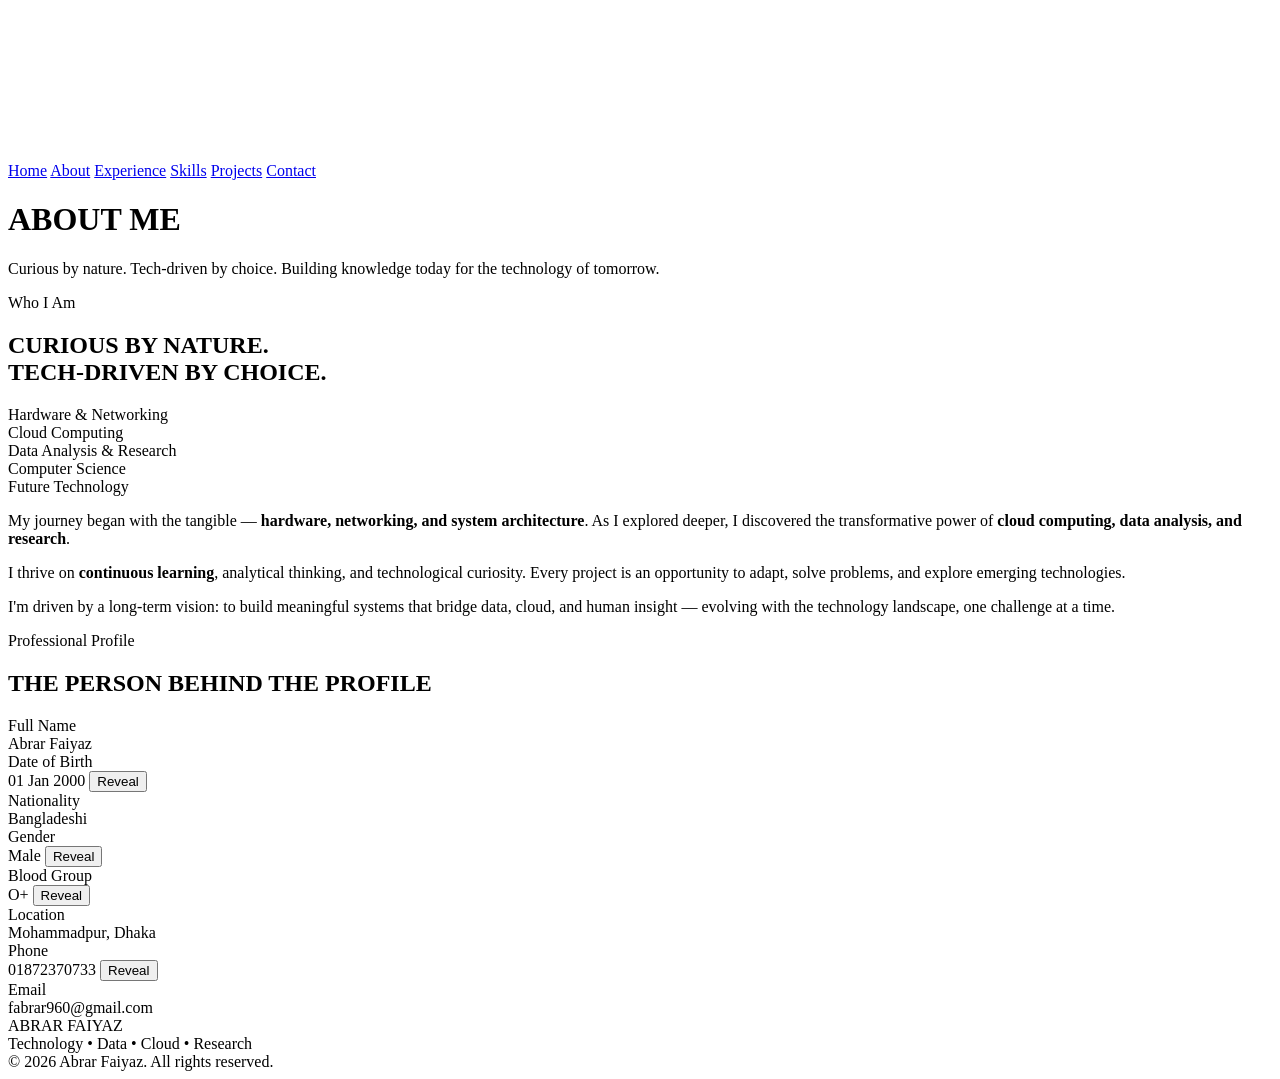
==== about.html @ cc2b9e8a "Add files via upload" ====
<!DOCTYPE html>
<html lang="en">
<head>
  <meta charset="UTF-8">
  <meta name="viewport" content="width=device-width, initial-scale=1.0">
  <title>About · Abrar Faiyaz</title>
  <meta name="theme-color" content="#0a0c10">
  <link rel="preconnect" href="https://fonts.googleapis.com">
  <link rel="preconnect" href="https://fonts.gstatic.com" crossorigin>
  <link href="https://fonts.googleapis.com/css2?family=Inter:opsz,wght@14..32,300;14..32,400;14..32,500;14..32,600;14..32,700&family=Space+Grotesk:wght@400;500;600;700&display=swap" rel="stylesheet">
  <link rel="stylesheet" href="css/base.css">
  <link rel="stylesheet" href="css/layout.css">
  <link rel="stylesheet" href="css/components.css">
  <link rel="stylesheet" href="css/animations.css">
  <link rel="stylesheet" href="css/pages.css">
</head>
<body>
  <div class="loader" id="loader"><div class="loader-inner"></div></div>
  <div class="cursor-dot" id="cursorDot"></div>
  <div class="cursor-outline" id="cursorOutline"></div>
  <canvas id="bg-canvas"></canvas>

  <nav class="nav" id="nav">
    <a href="index.html">Home</a>
    <a href="about.html">About</a>
    <a href="experience.html">Experience</a>
    <a href="skills.html">Skills</a>
    <a href="projects.html">Projects</a>
    <a href="contact.html">Contact</a>
  </nav>

  <main>
    <header class="page-header">
      <h1 class="page-title">ABOUT ME</h1>
      <p class="page-subtitle">Curious by nature. Tech-driven by choice. Building knowledge today for the technology of tomorrow.</p>
    </header>

    <section class="reveal">
      <div class="section-label">Who I Am</div>
      <div class="about-split">
        <div class="about-left">
          <h2 class="editorial-heading">
            CURIOUS BY NATURE.<br><span>TECH-DRIVEN</span> BY CHOICE.
          </h2>
          <div class="mini-timeline">
            <div class="timeline-item"><span class="timeline-dot"></span> Hardware &amp; Networking</div>
            <div class="timeline-item"><span class="timeline-dot"></span> Cloud Computing</div>
            <div class="timeline-item"><span class="timeline-dot"></span> Data Analysis &amp; Research</div>
            <div class="timeline-item"><span class="timeline-dot"></span> Computer Science</div>
            <div class="timeline-item"><span class="timeline-dot"></span> Future Technology</div>
          </div>
        </div>
        <div class="about-right">
          <p>My journey began with the tangible — <strong>hardware, networking, and system architecture</strong>. As I explored deeper, I discovered the transformative power of <strong>cloud computing, data analysis, and research</strong>.</p>
          <p>I thrive on <strong>continuous learning</strong>, analytical thinking, and technological curiosity. Every project is an opportunity to adapt, solve problems, and explore emerging technologies.</p>
          <p>I'm driven by a long-term vision: to build meaningful systems that bridge data, cloud, and human insight — evolving with the technology landscape, one challenge at a time.</p>
        </div>
      </div>
    </section>

    <section class="reveal">
      <div class="section-label">Professional Profile</div>
      <h2 class="section-title">THE PERSON BEHIND THE PROFILE</h2>
      <div class="profile-grid">
        <div class="profile-card"><div class="label">Full Name</div><div class="value">Abrar Faiyaz</div></div>
        <div class="profile-card">
          <div class="label">Date of Birth</div>
          <div class="value sensitive" data-sensitive>
            <span class="blur">01 Jan 2000</span>
            <button class="reveal-btn">Reveal</button>
          </div>
        </div>
        <div class="profile-card"><div class="label">Nationality</div><div class="value">Bangladeshi</div></div>
        <div class="profile-card">
          <div class="label">Gender</div>
          <div class="value sensitive" data-sensitive>
            <span class="blur">Male</span>
            <button class="reveal-btn">Reveal</button>
          </div>
        </div>
        <div class="profile-card">
          <div class="label">Blood Group</div>
          <div class="value sensitive" data-sensitive>
            <span class="blur">O+</span>
            <button class="reveal-btn">Reveal</button>
          </div>
        </div>
        <div class="profile-card"><div class="label">Location</div><div class="value">Mohammadpur, Dhaka</div></div>
        <div class="profile-card">
          <div class="label">Phone</div>
          <div class="value sensitive" data-sensitive>
            <span class="blur">01872370733</span>
            <button class="reveal-btn">Reveal</button>
          </div>
        </div>
        <div class="profile-card"><div class="label">Email</div><div class="value">fabrar960@gmail.com</div></div>
      </div>
    </section>
  </main>

  <footer>
    <div class="footer-name">ABRAR FAIYAZ</div>
    <div class="footer-tagline">Technology • Data • Cloud • Research</div>
    <div class="copyright">© 2026 Abrar Faiyaz. All rights reserved.</div>
  </footer>

  <script src="js/main.js"></script>
  <script src="js/background.js"></script>
  <script src="js/interactions.js"></script>
</body>
</html>
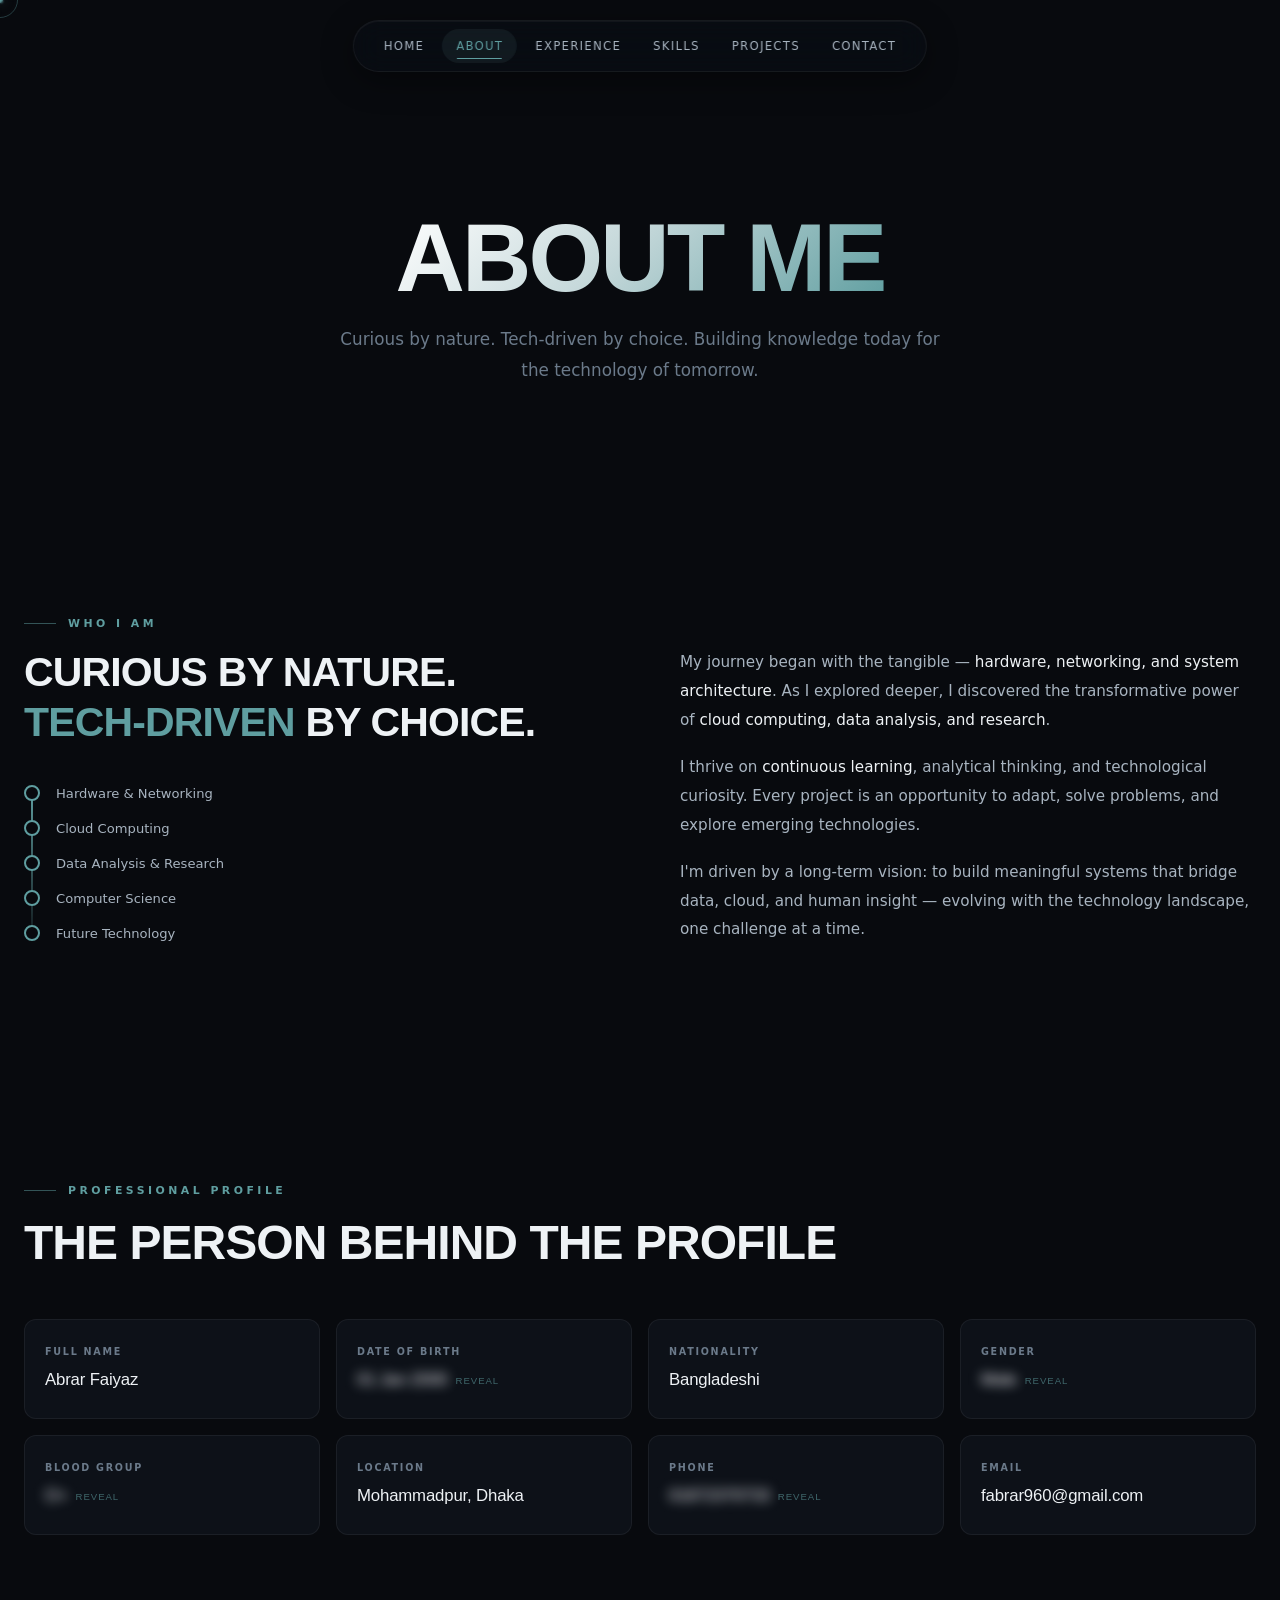
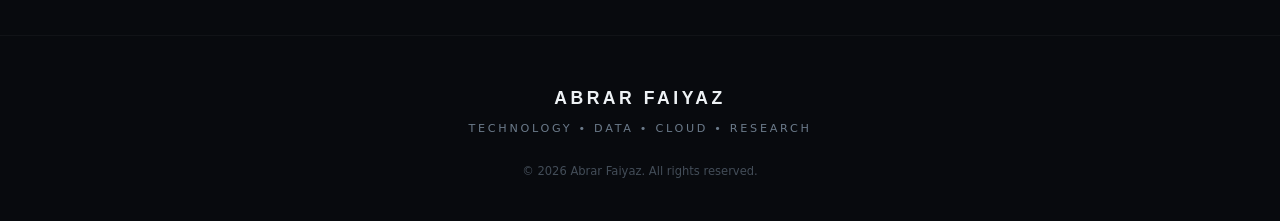
==== commit 29647117: "Update about.html" ====
--- a/about.html
+++ b/about.html
@@ -8,11 +8,11 @@
   <link rel="preconnect" href="https://fonts.googleapis.com">
   <link rel="preconnect" href="https://fonts.gstatic.com" crossorigin>
   <link href="https://fonts.googleapis.com/css2?family=Inter:opsz,wght@14..32,300;14..32,400;14..32,500;14..32,600;14..32,700&family=Space+Grotesk:wght@400;500;600;700&display=swap" rel="stylesheet">
-  <link rel="stylesheet" href="css/base.css">
-  <link rel="stylesheet" href="css/layout.css">
-  <link rel="stylesheet" href="css/components.css">
-  <link rel="stylesheet" href="css/animations.css">
-  <link rel="stylesheet" href="css/pages.css">
+  <link rel="stylesheet" href="base.css">
+  <link rel="stylesheet" href="layout.css">
+  <link rel="stylesheet" href="components.css">
+  <link rel="stylesheet" href="animations.css">
+  <link rel="stylesheet" href="pages.css">
 </head>
 <body>
   <div class="loader" id="loader"><div class="loader-inner"></div></div>
@@ -104,8 +104,8 @@
     <div class="copyright">© 2026 Abrar Faiyaz. All rights reserved.</div>
   </footer>
 
-  <script src="js/main.js"></script>
-  <script src="js/background.js"></script>
-  <script src="js/interactions.js"></script>
+  <script src="main.js"></script>
+  <script src="background.js"></script>
+  <script src="interactions.js"></script>
 </body>
-</html>+</html>
--- a/base.css
+++ b/base.css
@@ -0,0 +1,94 @@
+/* ===== RESET & VARIABLES ===== */
+* { margin: 0; padding: 0; box-sizing: border-box; }
+
+:root {
+  --bg-deep: #080a0e;
+  --bg-surface: #0e1118;
+  --bg-card: rgba(18, 22, 32, 0.65);
+  --glass-border: rgba(255, 255, 255, 0.06);
+  --accent: #5f9ea0;
+  --accent-soft: #3d6e70;
+  --accent-glow: rgba(95, 158, 160, 0.35);
+  --text-primary: #eef2f5;
+  --text-secondary: #a8b4c0;
+  --text-muted: #6b7a8a;
+  --font-body: 'Inter', system-ui, -apple-system, sans-serif;
+  --font-display: 'Space Grotesk', 'Inter', sans-serif;
+  --transition-smooth: 0.5s cubic-bezier(0.23, 1, 0.32, 1);
+  --transition-fast: 0.25s cubic-bezier(0.23, 1, 0.32, 1);
+  --radius-md: 12px;
+  --radius-lg: 20px;
+  --radius-xl: 28px;
+  --nav-height: 70px;
+}
+
+html {
+  scroll-behavior: smooth;
+  -webkit-font-smoothing: antialiased;
+  -moz-osx-font-smoothing: grayscale;
+}
+
+body {
+  background-color: var(--bg-deep);
+  color: var(--text-primary);
+  font-family: var(--font-body);
+  line-height: 1.6;
+  overflow-x: hidden;
+}
+
+/* Scrollbar */
+::-webkit-scrollbar { width: 5px; }
+::-webkit-scrollbar-track { background: var(--bg-deep); }
+::-webkit-scrollbar-thumb { background: var(--accent-soft); border-radius: 10px; }
+
+/* Custom cursor (desktop) */
+@media (pointer: fine) {
+  body { cursor: none; }
+  .cursor-dot, .cursor-outline {
+    pointer-events: none;
+    position: fixed;
+    top: 0; left: 0;
+    border-radius: 50%;
+    z-index: 9999;
+    will-change: transform;
+  }
+  .cursor-dot {
+    width: 6px; height: 6px;
+    background: var(--accent);
+    box-shadow: 0 0 12px var(--accent-glow);
+    transform: translate(-50%, -50%);
+    transition: width .15s, height .15s, background .15s;
+  }
+  .cursor-outline {
+    width: 36px; height: 36px;
+    border: 1px solid rgba(95, 158, 160, 0.35);
+    transform: translate(-50%, -50%);
+    transition: width .3s, height .3s, border-color .3s, background .3s;
+    backdrop-filter: blur(1px);
+  }
+  .cursor-dot.hover, .cursor-outline.hover {
+    width: 48px; height: 48px;
+    border-color: rgba(95, 158, 160, 0.7);
+    background: rgba(95, 158, 160, 0.08);
+  }
+}
+
+/* Background canvas */
+#bg-canvas {
+  position: fixed;
+  inset: 0;
+  width: 100%; height: 100%;
+  z-index: 0;
+  pointer-events: none;
+  opacity: 0.65;
+}
+
+/* Utilities */
+.sr-only {
+  position: absolute;
+  width: 1px; height: 1px;
+  padding: 0; margin: -1px;
+  overflow: hidden;
+  clip: rect(0,0,0,0);
+  border: 0;
+}
--- a/layout.css
+++ b/layout.css
@@ -0,0 +1,130 @@
+/* ===== NAVIGATION ===== */
+.nav {
+  position: fixed;
+  top: 20px;
+  left: 50%;
+  transform: translateX(-50%);
+  z-index: 1000;
+  display: flex;
+  align-items: center;
+  gap: 4px;
+  padding: 8px 16px;
+  border-radius: 60px;
+  background: rgba(12, 16, 24, 0.4);
+  backdrop-filter: blur(16px) saturate(1.4);
+  -webkit-backdrop-filter: blur(16px) saturate(1.4);
+  border: 1px solid var(--glass-border);
+  box-shadow: 0 8px 32px rgba(0,0,0,0.4), inset 0 1px 0 rgba(255,255,255,0.04);
+  transition: background var(--transition-smooth), box-shadow var(--transition-smooth), border-color var(--transition-smooth);
+  max-width: 96vw;
+  overflow-x: auto;
+  scrollbar-width: none;
+}
+.nav::-webkit-scrollbar { display: none; }
+
+.nav.scrolled {
+  background: rgba(10, 14, 20, 0.72);
+  backdrop-filter: blur(22px) saturate(1.6);
+  -webkit-backdrop-filter: blur(22px) saturate(1.6);
+  border-color: rgba(95, 158, 160, 0.12);
+  box-shadow: 0 8px 40px rgba(0,0,0,0.6), inset 0 1px 0 rgba(255,255,255,0.03);
+}
+
+.nav a {
+  font-size: 0.72rem;
+  font-weight: 500;
+  letter-spacing: 0.12em;
+  text-transform: uppercase;
+  text-decoration: none;
+  color: var(--text-secondary);
+  padding: 8px 14px;
+  border-radius: 40px;
+  white-space: nowrap;
+  transition: color var(--transition-fast), background var(--transition-fast), transform var(--transition-fast);
+  position: relative;
+}
+.nav a::after {
+  content: '';
+  position: absolute;
+  bottom: 4px; left: 50%;
+  width: 0; height: 1.5px;
+  background: var(--accent);
+  transition: width .3s cubic-bezier(0.23,1,0.32,1), left .3s;
+  border-radius: 2px;
+}
+.nav a:hover { color: #fff; background: rgba(95,158,160,0.08); transform: translateY(-1px); }
+.nav a:hover::after { width: 60%; left: 20%; }
+.nav a.active { color: var(--accent); background: rgba(95,158,160,0.1); }
+.nav a.active::after { width: 60%; left: 20%; }
+
+/* ===== MAIN / SECTIONS ===== */
+main { position: relative; z-index: 2; }
+
+section {
+  padding: 120px 24px 100px;
+  max-width: 1280px;
+  margin: 0 auto;
+  position: relative;
+}
+
+/* ===== PAGE HEADER (for inner pages) ===== */
+.page-header {
+  min-height: 55vh;
+  display: flex;
+  flex-direction: column;
+  justify-content: center;
+  align-items: center;
+  text-align: center;
+  padding-top: 140px;
+  padding-bottom: 40px;
+}
+
+.page-header .page-title {
+  font-family: var(--font-display);
+  font-size: clamp(2.5rem, 9vw, 6rem);
+  font-weight: 700;
+  letter-spacing: -0.03em;
+  line-height: 1;
+  background: linear-gradient(135deg, #fff 0%, #c5d8da 45%, var(--accent) 100%);
+  -webkit-background-clip: text;
+  background-clip: text;
+  -webkit-text-fill-color: transparent;
+  margin-bottom: 18px;
+  animation: fadeUp 1s cubic-bezier(0.23,1,0.32,1) 0.2s both;
+}
+
+.page-header .page-subtitle {
+  font-size: clamp(0.85rem, 1.8vw, 1.05rem);
+  color: var(--text-muted);
+  max-width: 620px;
+  line-height: 1.8;
+  font-weight: 300;
+  animation: fadeUp 1s cubic-bezier(0.23,1,0.32,1) 0.45s both;
+}
+
+/* ===== FOOTER ===== */
+footer {
+  position: relative;
+  z-index: 2;
+  text-align: center;
+  padding: 48px 24px 40px;
+  border-top: 1px solid rgba(255,255,255,0.04);
+  max-width: 1280px;
+  margin: 0 auto;
+}
+footer .footer-name {
+  font-family: var(--font-display);
+  font-size: 1.1rem;
+  font-weight: 600;
+  letter-spacing: 0.2em;
+  color: var(--text-primary);
+  margin-bottom: 8px;
+}
+footer .footer-tagline {
+  font-size: 0.7rem;
+  letter-spacing: 0.24em;
+  text-transform: uppercase;
+  color: var(--text-muted);
+  margin-bottom: 24px;
+}
+footer .copyright { font-size: 0.72rem; color: var(--text-muted); opacity: 0.6; }
--- a/components.css
+++ b/components.css
@@ -0,0 +1,197 @@
+/* ===== SECTION LABELS & TITLES ===== */
+.section-label {
+  font-size: 0.68rem;
+  font-weight: 600;
+  letter-spacing: 0.32em;
+  text-transform: uppercase;
+  color: var(--accent);
+  margin-bottom: 16px;
+  display: flex;
+  align-items: center;
+  gap: 12px;
+}
+.section-label::before {
+  content: '';
+  width: 32px; height: 1px;
+  background: var(--accent);
+  opacity: 0.5;
+}
+.section-title {
+  font-family: var(--font-display);
+  font-size: clamp(1.8rem, 4vw, 3rem);
+  font-weight: 600;
+  letter-spacing: -0.02em;
+  line-height: 1.15;
+  color: var(--text-primary);
+  margin-bottom: 20px;
+}
+
+/* ===== BUTTONS ===== */
+.btn {
+  font-family: var(--font-body);
+  font-size: 0.78rem;
+  font-weight: 600;
+  letter-spacing: 0.14em;
+  text-transform: uppercase;
+  text-decoration: none;
+  padding: 16px 36px;
+  border-radius: 50px;
+  transition: all var(--transition-smooth);
+  position: relative;
+  overflow: hidden;
+  display: inline-block;
+  cursor: pointer;
+  border: none;
+  will-change: transform;
+}
+.btn-primary {
+  background: linear-gradient(135deg, var(--accent) 0%, #3d7a7d 100%);
+  color: #fff;
+  box-shadow: 0 4px 24px rgba(95,158,160,0.3);
+}
+.btn-primary:hover {
+  transform: translateY(-3px) scale(1.02);
+  box-shadow: 0 8px 40px rgba(95,158,160,0.45);
+}
+.btn-outline {
+  background: transparent;
+  color: var(--text-primary);
+  border: 1px solid rgba(255,255,255,0.15);
+  backdrop-filter: blur(8px);
+}
+.btn-outline:hover {
+  border-color: var(--accent);
+  background: rgba(95,158,160,0.08);
+  transform: translateY(-3px) scale(1.02);
+  box-shadow: 0 8px 32px rgba(95,158,160,0.15);
+}
+
+/* ===== CARDS (shared) ===== */
+.card {
+  background: var(--bg-card);
+  backdrop-filter: blur(16px);
+  -webkit-backdrop-filter: blur(16px);
+  border: 1px solid var(--glass-border);
+  border-radius: var(--radius-lg);
+  transition: all var(--transition-smooth);
+  will-change: transform;
+  position: relative;
+  overflow: hidden;
+}
+.card:hover {
+  border-color: rgba(95,158,160,0.25);
+  transform: translateY(-6px);
+  box-shadow: 0 16px 56px rgba(0,0,0,0.5);
+}
+
+/* ===== SKILL PILLS ===== */
+.skill-pills { display: flex; flex-wrap: wrap; gap: 8px; }
+.skill-pill {
+  font-size: 0.75rem;
+  color: var(--text-secondary);
+  padding: 6px 14px;
+  border-radius: 40px;
+  background: rgba(255,255,255,0.03);
+  border: 1px solid rgba(255,255,255,0.06);
+  transition: all var(--transition-fast);
+  position: relative;
+  overflow: hidden;
+}
+.skill-pill::after {
+  content: '';
+  position: absolute;
+  inset: 0;
+  background: radial-gradient(circle at var(--x, 50%) var(--y, 50%), rgba(95,158,160,0.25), transparent 70%);
+  opacity: 0;
+  transition: opacity .3s;
+}
+.skill-pill:hover {
+  color: #fff;
+  border-color: rgba(95,158,160,0.4);
+  background: rgba(95,158,160,0.1);
+  transform: translateY(-2px) scale(1.03);
+}
+.skill-pill:hover::after { opacity: 1; }
+
+/* ===== SENSITIVE DATA ===== */
+.value.sensitive {
+  cursor: pointer;
+  display: flex;
+  align-items: center;
+  gap: 8px;
+}
+.value.sensitive .reveal-btn {
+  font-size: 0.6rem;
+  color: var(--accent);
+  opacity: 0.6;
+  transition: opacity .3s;
+  background: none;
+  border: none;
+  cursor: pointer;
+  letter-spacing: 0.1em;
+  text-transform: uppercase;
+}
+.value.sensitive .reveal-btn:hover { opacity: 1; }
+.value .blur { filter: blur(6px); transition: filter .5s; user-select: none; }
+.value .blur.revealed { filter: blur(0); }
+
+/* ===== TECH NODES ===== */
+.tech-nodes {
+  display: flex;
+  flex-wrap: wrap;
+  justify-content: center;
+  gap: 14px;
+  margin-top: 48px;
+  position: relative;
+  min-height: 200px;
+}
+.tech-node {
+  font-size: 0.78rem;
+  font-weight: 500;
+  letter-spacing: 0.06em;
+  color: var(--text-secondary);
+  padding: 14px 28px;
+  border-radius: 60px;
+  background: var(--bg-card);
+  backdrop-filter: blur(12px);
+  -webkit-backdrop-filter: blur(12px);
+  border: 1px solid var(--glass-border);
+  transition: all .5s cubic-bezier(0.23,1,0.32,1);
+  animation: floatNode 6s ease-in-out infinite;
+  animation-delay: calc(var(--i) * 0.4s);
+  position: relative;
+  overflow: hidden;
+}
+.tech-node:hover {
+  color: #fff;
+  border-color: rgba(95,158,160,0.4);
+  transform: translateY(-6px) scale(1.06);
+  box-shadow: 0 12px 40px rgba(95,158,160,0.15);
+  z-index: 2;
+}
+
+/* ===== SOCIAL LINKS ===== */
+.social-links {
+  display: flex;
+  justify-content: center;
+  gap: 16px;
+  flex-wrap: wrap;
+}
+.social-link {
+  font-size: 0.7rem;
+  font-weight: 500;
+  letter-spacing: 0.12em;
+  text-transform: uppercase;
+  color: var(--text-muted);
+  text-decoration: none;
+  padding: 10px 24px;
+  border-radius: 50px;
+  border: 1px solid rgba(255,255,255,0.06);
+  transition: all var(--transition-smooth);
+}
+.social-link:hover {
+  color: var(--accent);
+  border-color: rgba(95,158,160,0.3);
+  background: rgba(95,158,160,0.05);
+  transform: translateY(-3px);
+}
--- a/animations.css
+++ b/animations.css
@@ -0,0 +1,52 @@
+@keyframes fadeUp {
+  from { opacity: 0; transform: translateY(30px); }
+  to { opacity: 1; transform: translateY(0); }
+}
+@keyframes floatNode {
+  0%, 100% { transform: translateY(0); }
+  50% { transform: translateY(-10px); }
+}
+@keyframes spinSlow { to { transform: rotate(360deg); } }
+@keyframes pulseGlow {
+  0%, 100% { opacity: 0.5; transform: scale(1); }
+  50% { opacity: 0.85; transform: scale(1.08); }
+}
+@keyframes spin { to { transform: rotate(360deg); } }
+
+.reveal {
+  opacity: 0;
+  transform: translateY(40px);
+  transition: opacity .9s cubic-bezier(0.23,1,0.32,1), transform .9s cubic-bezier(0.23,1,0.32,1);
+  will-change: transform, opacity;
+}
+.reveal.visible { opacity: 1; transform: translateY(0); }
+
+/* Loader */
+.loader {
+  position: fixed;
+  inset: 0;
+  background: var(--bg-deep);
+  z-index: 10000;
+  display: flex;
+  align-items: center;
+  justify-content: center;
+  transition: opacity .8s cubic-bezier(0.23,1,0.32,1), visibility .8s;
+}
+.loader.hidden { opacity: 0; visibility: hidden; pointer-events: none; }
+.loader-inner {
+  width: 48px; height: 48px;
+  border-radius: 50%;
+  border: 2px solid rgba(95,158,160,0.15);
+  border-top-color: var(--accent);
+  animation: spin .9s linear infinite;
+}
+
+@media (prefers-reduced-motion: reduce) {
+  *, *::before, *::after {
+    animation-duration: .01ms !important;
+    animation-iteration-count: 1 !important;
+    transition-duration: .01ms !important;
+    scroll-behavior: auto !important;
+  }
+  .reveal { opacity: 1; transform: none; }
+}
--- a/pages.css
+++ b/pages.css
@@ -0,0 +1,581 @@
+/* ===== HOME / HERO ===== */
+.hero {
+  min-height: 100vh;
+  display: flex;
+  flex-direction: column;
+  justify-content: center;
+  align-items: center;
+  text-align: center;
+  padding-top: 100px;
+  padding-bottom: 60px;
+}
+.hero-portrait-wrap {
+  position: relative;
+  width: 180px; height: 180px;
+  margin-bottom: 28px;
+  opacity: 0;
+  animation: fadeUp 1s cubic-bezier(0.23,1,0.32,1) 0.1s forwards;
+  will-change: transform, opacity;
+}
+.hero-portrait-glow {
+  position: absolute;
+  inset: -14px;
+  border-radius: 50%;
+  background: radial-gradient(circle, rgba(95,158,160,0.30) 0%, transparent 70%);
+  filter: blur(18px);
+  z-index: 0;
+  animation: pulseGlow 5s ease-in-out infinite;
+}
+.hero-portrait-ring {
+  position: absolute;
+  inset: -6px;
+  border-radius: 50%;
+  border: 1px solid rgba(95,158,160,0.35);
+  z-index: 2;
+  pointer-events: none;
+  animation: spinSlow 30s linear infinite;
+}
+.hero-portrait-ring::before {
+  content: '';
+  position: absolute;
+  top: -3px; left: 50%;
+  width: 6px; height: 6px;
+  background: var(--accent);
+  border-radius: 50%;
+  transform: translateX(-50%);
+  box-shadow: 0 0 12px var(--accent);
+}
+.hero-portrait {
+  position: relative;
+  width: 100%; height: 100%;
+  border-radius: 50%;
+  overflow: hidden;
+  z-index: 1;
+  border: 2px solid rgba(95,158,160,0.25);
+  box-shadow: 0 8px 48px rgba(0,0,0,0.55), inset 0 0 0 1px rgba(255,255,255,0.04);
+  background: var(--bg-surface);
+  transition: transform .6s cubic-bezier(0.23,1,0.32,1);
+}
+.hero-portrait-wrap:hover .hero-portrait { transform: scale(1.04); }
+.hero-portrait img {
+  width: 100%; height: 100%;
+  object-fit: cover;
+  object-position: center 20%;
+  display: block;
+  filter: grayscale(15%) contrast(1.05);
+  transition: filter .6s;
+}
+.hero-portrait-wrap:hover .hero-portrait img { filter: grayscale(0%) contrast(1.08); }
+.hero-portrait::after {
+  content: '';
+  position: absolute;
+  inset: 0;
+  border-radius: 50%;
+  background: linear-gradient(to top, rgba(8,10,14,0.45) 0%, transparent 50%);
+  pointer-events: none;
+}
+
+.hero-name {
+  font-family: var(--font-display);
+  font-size: clamp(3rem, 14vw, 9.5rem);
+  font-weight: 700;
+  letter-spacing: -0.03em;
+  line-height: 0.95;
+  background: linear-gradient(135deg, #fff 0%, #c5d8da 45%, var(--accent) 100%);
+  -webkit-background-clip: text;
+  background-clip: text;
+  -webkit-text-fill-color: transparent;
+  margin-bottom: 8px;
+  opacity: 0;
+  animation: fadeUp 1s cubic-bezier(0.23,1,0.32,1) 0.4s forwards;
+}
+.hero-tagline {
+  font-size: clamp(0.85rem, 2vw, 1.15rem);
+  font-weight: 400;
+  letter-spacing: 0.35em;
+  text-transform: uppercase;
+  color: var(--text-secondary);
+  margin-bottom: 28px;
+  opacity: 0;
+  animation: fadeUp 1s cubic-bezier(0.23,1,0.32,1) 0.65s forwards;
+}
+.hero-statement {
+  font-family: var(--font-display);
+  font-size: clamp(1.2rem, 2.8vw, 1.8rem);
+  font-weight: 400;
+  color: var(--text-primary);
+  max-width: 780px;
+  margin: 0 auto 24px;
+  line-height: 1.5;
+  opacity: 0;
+  animation: fadeUp 1s cubic-bezier(0.23,1,0.32,1) 0.9s forwards;
+}
+.hero-statement span { color: var(--accent); font-weight: 500; }
+.hero-intro {
+  font-size: clamp(0.9rem, 1.6vw, 1.05rem);
+  font-weight: 300;
+  color: var(--text-muted);
+  max-width: 680px;
+  margin: 0 auto 48px;
+  line-height: 1.8;
+  opacity: 0;
+  animation: fadeUp 1s cubic-bezier(0.23,1,0.32,1) 1.15s forwards;
+}
+.hero-ctas {
+  display: flex;
+  gap: 20px;
+  flex-wrap: wrap;
+  justify-content: center;
+  opacity: 0;
+  animation: fadeUp 1s cubic-bezier(0.23,1,0.32,1) 1.4s forwards;
+}
+
+/* ===== ABOUT ===== */
+.about-split {
+  display: grid;
+  grid-template-columns: 1fr 1fr;
+  gap: 80px;
+  align-items: start;
+}
+.editorial-heading {
+  font-family: var(--font-display);
+  font-size: clamp(1.6rem, 3.2vw, 2.6rem);
+  font-weight: 600;
+  line-height: 1.2;
+  letter-spacing: -0.02em;
+  color: var(--text-primary);
+  margin-bottom: 28px;
+}
+.editorial-heading span { color: var(--accent); }
+.mini-timeline {
+  margin-top: 36px;
+  display: flex;
+  flex-direction: column;
+  gap: 14px;
+  position: relative;
+}
+.mini-timeline::before {
+  content: '';
+  position: absolute;
+  left: 7px; top: 8px; bottom: 8px;
+  width: 1.5px;
+  background: linear-gradient(to bottom, var(--accent), rgba(95,158,160,0.1));
+  border-radius: 2px;
+}
+.timeline-item {
+  display: flex;
+  align-items: center;
+  gap: 16px;
+  font-size: 0.82rem;
+  color: var(--text-secondary);
+  position: relative;
+}
+.timeline-dot {
+  width: 16px; height: 16px;
+  border-radius: 50%;
+  border: 2px solid var(--accent);
+  background: var(--bg-deep);
+  flex-shrink: 0;
+  position: relative;
+  z-index: 1;
+  transition: background .3s, box-shadow .3s;
+}
+.timeline-item:hover .timeline-dot {
+  background: var(--accent);
+  box-shadow: 0 0 16px var(--accent-glow);
+}
+.about-right p {
+  font-size: 0.95rem;
+  color: var(--text-secondary);
+  line-height: 1.9;
+  margin-bottom: 18px;
+  font-weight: 300;
+}
+.about-right p strong { color: var(--text-primary); font-weight: 500; }
+
+/* ===== PROFILE GRID ===== */
+.profile-grid {
+  display: grid;
+  grid-template-columns: repeat(4, 1fr);
+  gap: 16px;
+  margin-top: 48px;
+}
+.profile-card {
+  background: var(--bg-card);
+  backdrop-filter: blur(16px);
+  border: 1px solid var(--glass-border);
+  border-radius: var(--radius-md);
+  padding: 24px 20px;
+  transition: all var(--transition-smooth);
+  position: relative;
+  overflow: hidden;
+}
+.profile-card::before {
+  content: '';
+  position: absolute;
+  inset: 0;
+  background: linear-gradient(135deg, rgba(95,158,160,0.06) 0%, transparent 60%);
+  opacity: 0;
+  transition: opacity var(--transition-smooth);
+}
+.profile-card:hover {
+  border-color: rgba(95,158,160,0.25);
+  transform: translateY(-4px);
+  box-shadow: 0 12px 48px rgba(0,0,0,0.4);
+}
+.profile-card:hover::before { opacity: 1; }
+.profile-card .label {
+  font-size: 0.6rem;
+  font-weight: 600;
+  letter-spacing: 0.18em;
+  text-transform: uppercase;
+  color: var(--text-muted);
+  margin-bottom: 8px;
+}
+.profile-card .value {
+  font-family: var(--font-display);
+  font-size: 1.05rem;
+  font-weight: 500;
+  color: var(--text-primary);
+  letter-spacing: -0.01em;
+  position: relative;
+  z-index: 1;
+}
+
+/* ===== SKILLS ===== */
+.skills-grid {
+  display: grid;
+  grid-template-columns: repeat(4, 1fr);
+  gap: 20px;
+  margin-top: 48px;
+}
+.skill-category {
+  background: var(--bg-card);
+  backdrop-filter: blur(16px);
+  border: 1px solid var(--glass-border);
+  border-radius: var(--radius-lg);
+  padding: 32px 24px;
+  transition: all var(--transition-smooth);
+}
+.skill-category:hover {
+  border-color: rgba(95,158,160,0.25);
+  transform: translateY(-6px);
+  box-shadow: 0 16px 56px rgba(0,0,0,0.5);
+}
+.skill-category h3 {
+  font-family: var(--font-display);
+  font-size: 0.85rem;
+  font-weight: 600;
+  letter-spacing: 0.12em;
+  text-transform: uppercase;
+  color: var(--accent);
+  margin-bottom: 20px;
+  padding-bottom: 12px;
+  border-bottom: 1px solid rgba(255,255,255,0.05);
+}
+
+/* ===== EXPERIENCE TIMELINE ===== */
+.exp-timeline { position: relative; margin-top: 48px; padding-left: 48px; }
+.exp-timeline::before {
+  content: '';
+  position: absolute;
+  left: 18px; top: 0; bottom: 0;
+  width: 1.5px;
+  background: linear-gradient(to bottom, var(--accent) 0%, rgba(95,158,160,0.08) 100%);
+  border-radius: 2px;
+}
+.exp-item {
+  position: relative;
+  margin-bottom: 56px;
+  padding: 28px 28px 28px 36px;
+  background: var(--bg-card);
+  backdrop-filter: blur(12px);
+  border: 1px solid var(--glass-border);
+  border-radius: var(--radius-md);
+  transition: all var(--transition-smooth);
+}
+.exp-item::before {
+  content: '';
+  position: absolute;
+  left: -38px; top: 32px;
+  width: 14px; height: 14px;
+  border-radius: 50%;
+  border: 2px solid var(--accent);
+  background: var(--bg-deep);
+  z-index: 1;
+  transition: background .3s, box-shadow .3s;
+}
+.exp-item:hover {
+  border-color: rgba(95,158,160,0.3);
+  transform: translateX(6px);
+  box-shadow: 0 8px 40px rgba(0,0,0,0.4);
+}
+.exp-item:hover::before {
+  background: var(--accent);
+  box-shadow: 0 0 20px var(--accent-glow);
+}
+.exp-item .role {
+  font-family: var(--font-display);
+  font-size: 1.15rem;
+  font-weight: 600;
+  color: var(--text-primary);
+  margin-bottom: 4px;
+}
+.exp-item .meta {
+  font-size: 0.75rem;
+  color: var(--accent);
+  letter-spacing: 0.1em;
+  text-transform: uppercase;
+  margin-bottom: 14px;
+}
+.exp-item ul { list-style: none; display: flex; flex-wrap: wrap; gap: 8px; }
+.exp-item ul li {
+  font-size: 0.78rem;
+  color: var(--text-secondary);
+  padding: 4px 12px;
+  background: rgba(255,255,255,0.03);
+  border-radius: 30px;
+  border: 1px solid rgba(255,255,255,0.05);
+}
+
+/* ===== EDUCATION ===== */
+.edu-journey { display: flex; flex-wrap: wrap; gap: 0; margin-top: 48px; align-items: stretch; }
+.edu-step {
+  flex: 1 1 140px;
+  min-width: 130px;
+  padding: 28px 16px;
+  text-align: center;
+  position: relative;
+  background: var(--bg-card);
+  backdrop-filter: blur(12px);
+  border: 1px solid var(--glass-border);
+  transition: all var(--transition-smooth);
+  margin: 0 4px 16px;
+  border-radius: var(--radius-md);
+}
+.edu-step:hover {
+  border-color: rgba(95,158,160,0.35);
+  transform: translateY(-6px) scale(1.02);
+  box-shadow: 0 12px 44px rgba(0,0,0,0.5);
+  z-index: 2;
+}
+.edu-step .step-icon { font-size: 1.6rem; margin-bottom: 10px; display: block; }
+.edu-step .step-label {
+  font-family: var(--font-display);
+  font-size: 0.72rem;
+  font-weight: 600;
+  letter-spacing: 0.1em;
+  text-transform: uppercase;
+  color: var(--text-primary);
+  margin-bottom: 6px;
+}
+.edu-step .step-sub { font-size: 0.68rem; color: var(--text-muted); line-height: 1.5; }
+.edu-step .arrow {
+  position: absolute;
+  right: -14px; top: 50%;
+  transform: translateY(-50%);
+  color: var(--accent);
+  font-size: 1.2rem;
+  opacity: 0.4;
+  z-index: 3;
+}
+.edu-step:last-child .arrow { display: none; }
+
+/* ===== PROJECTS ===== */
+.projects-grid {
+  display: grid;
+  grid-template-columns: repeat(2, 1fr);
+  gap: 24px;
+  margin-top: 48px;
+}
+.project-card {
+  background: var(--bg-card);
+  backdrop-filter: blur(16px);
+  border: 1px solid var(--glass-border);
+  border-radius: var(--radius-lg);
+  padding: 32px;
+  transition: all .6s cubic-bezier(0.23,1,0.32,1);
+  cursor: pointer;
+  position: relative;
+  overflow: hidden;
+}
+.project-card::before {
+  content: '';
+  position: absolute;
+  inset: 0;
+  border-radius: inherit;
+  padding: 1px;
+  background: linear-gradient(135deg, rgba(95,158,160,0.5), transparent 40%, transparent 60%, rgba(95,158,160,0.2));
+  -webkit-mask: linear-gradient(#fff 0 0) content-box, linear-gradient(#fff 0 0);
+  mask: linear-gradient(#fff 0 0) content-box, linear-gradient(#fff 0 0);
+  -webkit-mask-composite: xor;
+  mask-composite: exclude;
+  opacity: 0;
+  transition: opacity .6s;
+}
+.project-card:hover::before { opacity: 1; }
+.project-card:hover {
+  transform: translateY(-6px) rotateX(2deg) rotateY(-1deg);
+  box-shadow: 0 24px 80px rgba(0,0,0,0.6);
+  border-color: rgba(95,158,160,0.15);
+}
+.project-card.expanded { grid-column: 1 / -1; }
+.project-number {
+  font-family: var(--font-display);
+  font-size: 0.7rem;
+  font-weight: 600;
+  letter-spacing: 0.24em;
+  color: var(--accent);
+  margin-bottom: 12px;
+}
+.project-title {
+  font-family: var(--font-display);
+  font-size: 1.35rem;
+  font-weight: 600;
+  color: var(--text-primary);
+  margin-bottom: 12px;
+  letter-spacing: -0.01em;
+}
+.project-desc {
+  font-size: 0.85rem;
+  color: var(--text-secondary);
+  line-height: 1.7;
+  margin-bottom: 20px;
+}
+.project-tech { display: flex; flex-wrap: wrap; gap: 8px; margin-bottom: 20px; }
+.project-tech span {
+  font-size: 0.68rem;
+  padding: 4px 12px;
+  border-radius: 40px;
+  background: rgba(95,158,160,0.08);
+  border: 1px solid rgba(95,158,160,0.15);
+  color: var(--accent);
+  letter-spacing: 0.05em;
+}
+.project-details {
+  max-height: 0;
+  overflow: hidden;
+  transition: max-height .7s cubic-bezier(0.23,1,0.32,1), opacity .5s, margin .5s;
+  opacity: 0;
+  margin-top: 0;
+}
+.project-card.expanded .project-details {
+  max-height: 500px;
+  opacity: 1;
+  margin-top: 20px;
+  padding-top: 20px;
+  border-top: 1px solid rgba(255,255,255,0.06);
+}
+.project-details .detail-row { display: flex; gap: 12px; margin-bottom: 10px; font-size: 0.82rem; }
+.project-details .detail-label { color: var(--text-muted); min-width: 100px; font-weight: 500; }
+.project-details .detail-value { color: var(--text-secondary); }
+.project-link {
+  display: inline-block;
+  margin-top: 16px;
+  font-size: 0.75rem;
+  font-weight: 600;
+  letter-spacing: 0.12em;
+  text-transform: uppercase;
+  color: var(--accent);
+  text-decoration: none;
+  transition: all .3s;
+}
+.project-link:hover { color: #fff; letter-spacing: 0.16em; }
+
+/* ===== PHILOSOPHY ===== */
+.philosophy {
+  text-align: center;
+  padding: 160px 24px;
+  position: relative;
+  overflow: hidden;
+}
+.philosophy::before {
+  content: '';
+  position: absolute;
+  inset: 0;
+  background: radial-gradient(ellipse 50% 50% at 50% 50%, rgba(95,158,160,0.08) 0%, transparent 70%);
+  pointer-events: none;
+}
+.philosophy h2 {
+  font-family: var(--font-display);
+  font-size: clamp(2.4rem, 7vw, 5.5rem);
+  font-weight: 700;
+  letter-spacing: -0.02em;
+  line-height: 1.1;
+  background: linear-gradient(135deg, #fff 0%, #8fb8ba 50%, var(--accent) 100%);
+  -webkit-background-clip: text;
+  background-clip: text;
+  -webkit-text-fill-color: transparent;
+  margin-bottom: 24px;
+  position: relative;
+  z-index: 1;
+}
+.philosophy p {
+  font-size: clamp(0.95rem, 1.8vw, 1.2rem);
+  color: var(--text-muted);
+  max-width: 600px;
+  margin: 0 auto;
+  position: relative;
+  z-index: 1;
+  font-weight: 300;
+}
+
+/* ===== CONTACT ===== */
+.contact-section { text-align: center; padding-bottom: 60px; }
+.contact-section .section-title { max-width: 700px; margin: 0 auto 24px; }
+.contact-text {
+  font-size: 0.95rem;
+  color: var(--text-muted);
+  max-width: 600px;
+  margin: 0 auto 40px;
+  line-height: 1.8;
+}
+.contact-details {
+  display: flex;
+  justify-content: center;
+  gap: 40px;
+  flex-wrap: wrap;
+  margin-bottom: 48px;
+}
+.contact-detail { font-size: 0.85rem; color: var(--text-secondary); }
+.contact-detail a { color: var(--text-secondary); text-decoration: none; transition: color .3s; }
+.contact-detail a:hover { color: var(--accent); }
+.contact-ctas {
+  display: flex;
+  gap: 16px;
+  justify-content: center;
+  flex-wrap: wrap;
+  margin-bottom: 56px;
+}
+
+/* ===== RESPONSIVE ===== */
+@media (max-width: 1024px) {
+  .profile-grid { grid-template-columns: repeat(2, 1fr); }
+  .skills-grid { grid-template-columns: repeat(2, 1fr); }
+  .about-split { grid-template-columns: 1fr; gap: 48px; }
+  .projects-grid { grid-template-columns: 1fr; }
+}
+@media (max-width: 768px) {
+  section { padding: 80px 20px 60px; }
+  .hero-name { font-size: clamp(2.6rem, 16vw, 4.5rem); }
+  .hero-tagline { font-size: 0.7rem; letter-spacing: 0.22em; }
+  .hero-portrait-wrap { width: 130px; height: 130px; }
+  .nav { top: 12px; padding: 6px 10px; gap: 2px; border-radius: 40px; }
+  .nav a { font-size: 0.6rem; padding: 6px 8px; letter-spacing: 0.06em; }
+  .profile-grid, .skills-grid { grid-template-columns: 1fr; }
+  .edu-journey { flex-direction: column; }
+  .edu-step { margin: 0 0 12px; }
+  .edu-step .arrow { display: none; }
+  .exp-timeline { padding-left: 28px; }
+  .exp-item { padding: 20px; }
+  .exp-item::before { left: -22px; width: 12px; height: 12px; }
+  .contact-details { flex-direction: column; gap: 16px; }
+  .project-card { padding: 24px; }
+  .tech-node { padding: 10px 20px; font-size: 0.7rem; }
+}
+@media (max-width: 480px) {
+  .hero-ctas, .contact-ctas { flex-direction: column; width: 100%; }
+  .btn { width: 100%; text-align: center; }
+  .social-links { flex-direction: column; align-items: center; }
+  .hero-portrait-wrap { width: 110px; height: 110px; }
+}
